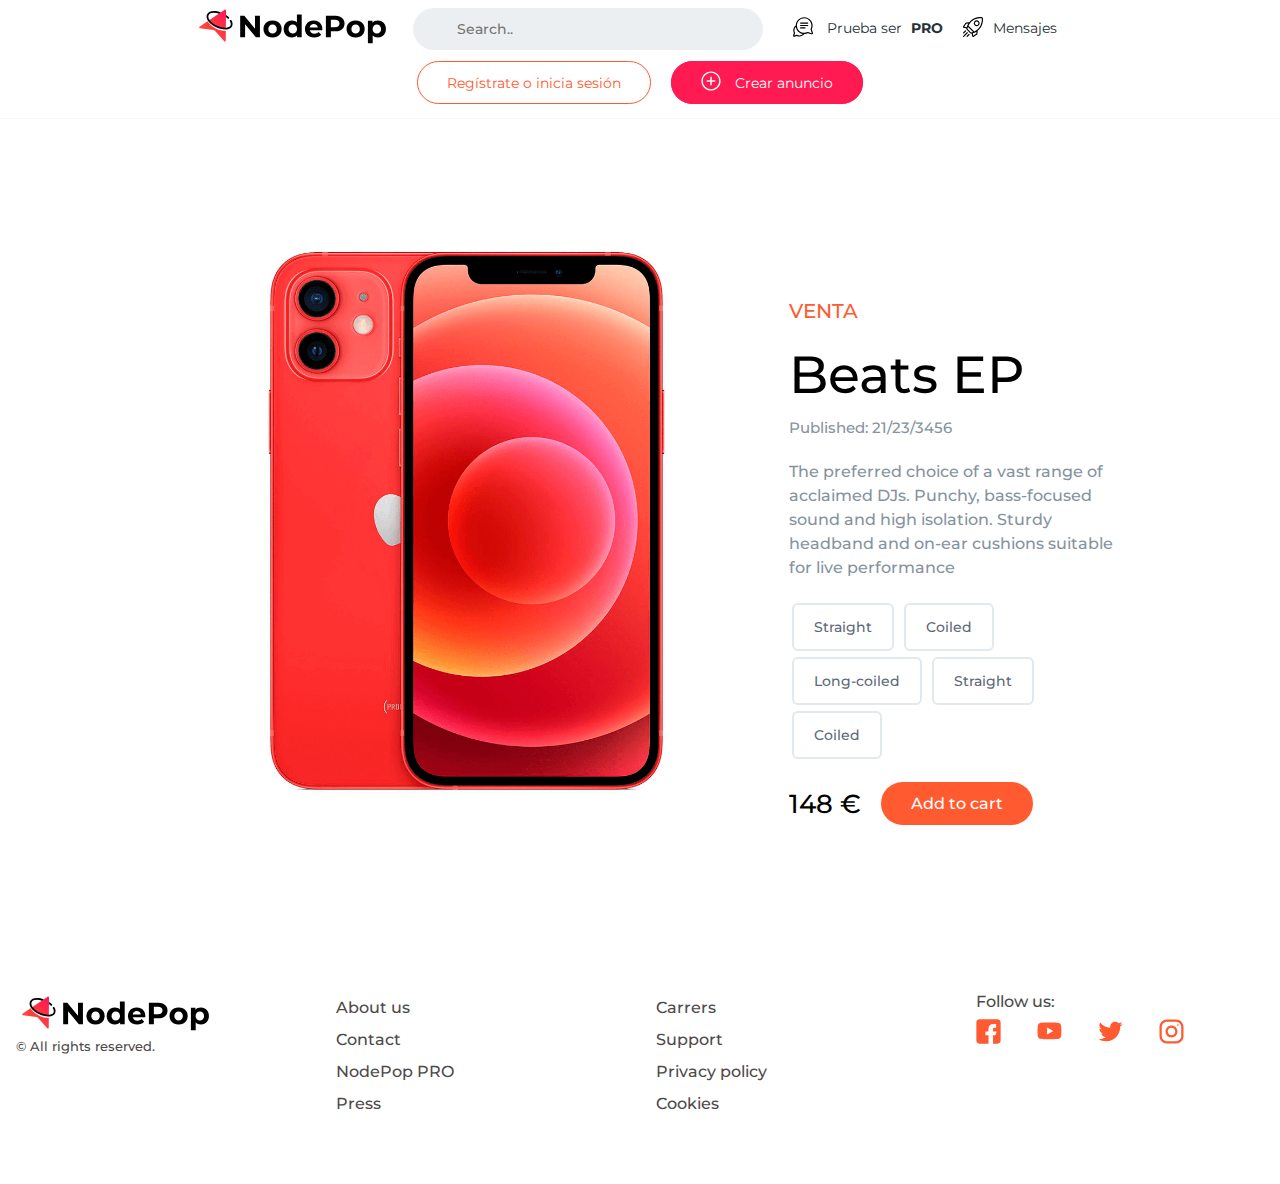
==== detail.html @ 2e141efb "inicitial page layouts" ====
<!DOCTYPE html>
<html lang="es">

<head>
    <meta charset="UTF-8">
    <meta http-equiv="X-UA-Compatible" content="IE=edge">
    <meta name="viewport" content="width=device-width, initial-scale=1.0">
    <link  rel="icon" href="./resources/images/icons/favicon.png" type="image/png" />
    <title>Nodepop España | Encuentra lo que necesitas.</title>

    <!-- Import css -->
    <link rel="stylesheet" href="./styles/styles.css">
    <link rel="stylesheet" href="./styles/details.css">
</head>

<body>

    <!--Start Navigation-->
    <nav class="navigation">

        <div class="container">

            <ul class="navigation-list">

                <li class="brand-container">
                    <a href="#" class="brand">
                        <img class="brand-img" src="./resources/svg/brand.svg" alt="brand">
                    </a>
                </li>

                <li class="search-container">
                    <form action="/action_page.php">
                        <input type="text" placeholder="Search.." name="search">
                        <button type="submit">Submit</button>
                    </form>
                </li>

                <li class="navigation-options-container">
                    <div>
                        <a href="#" class="pro">
                            <img class="navigation-icon-svg" src="./resources/svg/conversacion.svg">
                            Prueba ser <span>PRO</span>
                        </a>
                    </div>
                    <div>
                        <a href="#">
                            <img class="navigation-icon-svg"
                                src="./resources/svg/shuttle.svg">Mensajes
                        </a>
                    </div>
                </li>

                <li class="navigation-buttons">
                    <div>
                        <a href="index.html" class="button login-button">Regístrate o
                            inicia sesión</a>
                    </div>
                    <div>
                        <a href="index.html" class="button load-product-button"><img
                                class="navigation-icon-svg" src="./resources/svg/add.svg"> Crear
                            anuncio</a>
                    </div>
                </li>
            </ul>

        </div>
    </nav>
    <!--End Navigation-->


    <!--Start Main-->
    <main class="main">

        <section class="container flex">

            <!-- Start left-column -->
            <div class="left-column">
                <img src="./resources/images/advertisements/iphone.png" alt="">
            </div>
            <!-- End left-column -->

            <!-- Start right-column -->
            <div class="right-column">

                <!-- Start description-->
                <div class="description">
                    <p class="type">Venta</p>
                    <h1>Beats EP</h1>
                    <p class="date-published">Published: 21/23/3456</p>
                    <p>The preferred choice of a vast range of acclaimed DJs. Punchy, bass-focused
                        sound
                        and
                        high isolation. Sturdy headband and on-ear cushions suitable for live
                        performance
                    </p>
                </div>
                <!-- End description -->

                <!-- Start tags -->
                <div class="tags-container">
                    <button>Straight</button>
                    <button>Coiled</button>
                    <button>Long-coiled</button>
                    <button>Straight</button>
                    <button>Coiled</button>
                </div>
                <!-- End tags -->

                <!-- Start Pricing -->
                <div class="price">
                    <p>148 €</p>
                    <a href="#" class="cart-btn">Add to cart</a>
                </div>
                <!-- End Pricing -->

            </div>
            <!-- End right-column -->

        </section>
    </main>

    <!-- Start footer -->
    <footer class="footer">
        <div class="container">
            <div class="auto-grid">

                <section class="brand">
                    <a href="catalog.html" class="footer-brand"><img src="./resources/svg/brand.svg"
                            alt="Brand"></a>
                    <p class="brand-tagline">&copy; All rights reserved.</p>
                </section>

                <section class="links1">
                    <nav class="about-nav">
                        <ul>
                            <li><a href="404.html" class="active">About us</a></li>
                            <li><a href="404.html">Contact</a></li>
                            <li><a href="404.html">NodePop PRO</a></li>
                            <li><a href="404.html">Press</a></li>
                        </ul>
                    </nav>
                </section>

                <section class="links2">
                    <nav class="carrers-nav">
                        <ul>
                            <li><a href="404.html" class="active">Carrers</a></li>
                            <li><a href="404.html">Support</a></li>
                            <li><a href="404.html">Privacy policy</a></li>
                            <li><a href="404.html">Cookies</a></li>
                        </ul>
                    </nav>
                </section>

                <section>
                    <p>Follow us:</p>
                    <nav class="social-icons">
                        <ul>
                            <li><a href="https://www.facebook.com/keepcoding.training/"><img
                                        src="./resources/svg/icon-facebook.svg" alt=""></a></li>
                            <li><a href="https://www.youtube.com/channel/UCz-oGx94gqD1lICJQZGniLA"><img
                                        src="./resources/svg/icon-youtube.svg" alt=""></a></li>
                            <li><a href="https://twitter.com/intent/follow?screen_name=KeepCoding_"><img
                                        src="./resources/svg/icon-twitter.svg" alt=""></a></li>
                            <li><a href="https://www.instagram.com/keepcoding_es/?hl=es"><img
                                        src="./resources/svg/icon-instagram.svg" alt=""></a></li>
                        </ul>
                    </nav>
                </section>
            </div>
        </div>
    </footer>
    <!-- End footer -->

</body>

</html>
---- styles/styles.css ----
/*================================== General Styles ==================================*/

@import url("https://fonts.googleapis.com/css2?family=Montserrat:wght@200;400;500;700&display=swap");

@import url("./reset.css");
@import url("./nav.css");
@import url("./header.css");
@import url("./main.css");
@import url("./card.css");
@import url("./pagination.css");
@import url("./footer.css");

:root {
  --primary: #e50914;
  --hover: #537cec;
  --background: #141414;
  --gray: #8f8f8f;
  --blue: #0071eb;
  --green: #00eb7d;
  --border-radius-05: 0.5em;
}

* {
  font-family: "Montserrat", sans-serif;
  font-weight: 500;
}

/*================================== General Containers ==================================*/

body {
  min-height: 100vh;
}

.container {
  max-width: 100rem;
  margin-left: auto;
  margin-right: auto;
  padding: 0 1rem;
}

.auto-grid {
  --auto-grid-min-size: 16rem;
  display: grid;
  grid-template-columns: repeat(
    auto-fill,
    minmax(var(--auto-grid-min-size), 1fr)
  );
  grid-gap: 2rem;
}
---- styles/details.css ----
/*================================== Layout ==================================*/
.flex {
  display: flex;
  flex-direction: row;
  flex-wrap: wrap;
  max-width: 1024px;
}

.left-column {
  width: 65%;
  position: relative;
}

.right-column {
  width: 35%;
  margin-top: 100px;
}

/*================================== Image ==================================*/

.left-column img {
  width: 100%;
  /* position: absolute;
  left: 0;
  top: 0;
  opacity: 1; */
  transition: all 0.3s ease;
}

/*================================== Advertisement info ==================================*/
.product {
  border-bottom: 1px solid red;
  margin-bottom: 20px;
}
.right-column .description .type {
  font-size: 20px;
  color: #ff5a30;
  text-transform: uppercase;
  text-decoration: none;
}
.description h1 {
  font-size: 52px;
  margin-bottom: 10px;
}

.description .date-published {
  font-size: 15px;
}
.description p {
  font-size: 16px;
  color: #86939e;
  line-height: 24px;
  margin-bottom: 20px;
}

/*================================== Price ==================================*/
.price {
  display: flex;
  align-items: center;
}

.price p {
  font-size: 26px;
  margin-right: 20px;
}

/*================================== Tags ==================================*/
.tags-container {
  margin-bottom: 20px;
}

.tags-container button {
  border: 2px solid #e1e8ee;
  border-radius: 6px;
  padding: 13px 20px;
  font-size: 14px;
  color: #5e6977;
  background-color: #fff;
  cursor: pointer;
  transition: all 0.5s;
  margin: 3px;
}

.tags-container button:hover,
.tags-container button:active,
.tags-container button:focus {
  border: 2px solid #86939e;
  outline: none;
}

/*================================== Card button ==================================*/
.cart-btn {
  display: inline-block;
  background-color: #ff5a30;
  border-radius: 50px;
  font-size: 16px;
  color: #ffffff;
  text-decoration: none;
  padding: 12px 30px;
  transition: all 0.5s;
}
.cart-btn:hover {
  background-color: #ff1a52;
}

/*================================== Media Querys ==================================*/
@media (max-width: 940px) {
  .container {
    flex-direction: column;
    margin-top: 60px;
    width: 100%;
  }

  .left-column,
  .right-column {
    width: 300px;
  }
}
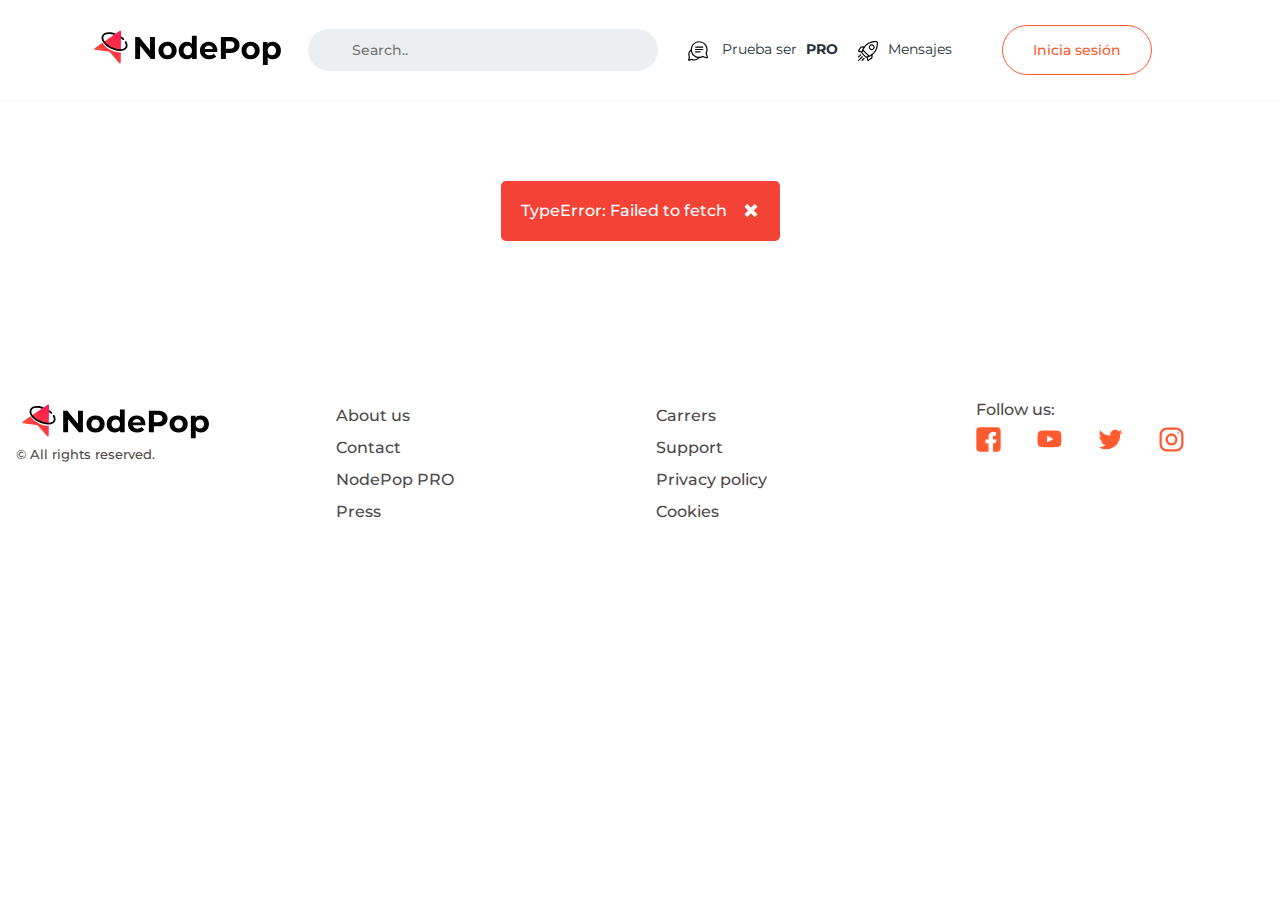
==== commit 778556ec: "refactoring modals" ====
--- a/detail.html
+++ b/detail.html
@@ -15,162 +15,40 @@
 
 <body>
 
-    <!--Start Navigation-->
-    <nav class="navigation">
-
-        <div class="container">
-
-            <ul class="navigation-list">
-
-                <li class="brand-container">
-                    <a href="#" class="brand">
-                        <img class="brand-img" src="./resources/svg/brand.svg" alt="brand">
-                    </a>
-                </li>
-
-                <li class="search-container">
-                    <form action="/action_page.php">
-                        <input type="text" placeholder="Search.." name="search">
-                        <button type="submit">Submit</button>
-                    </form>
-                </li>
-
-                <li class="navigation-options-container">
-                    <div>
-                        <a href="#" class="pro">
-                            <img class="navigation-icon-svg" src="./resources/svg/conversacion.svg">
-                            Prueba ser <span>PRO</span>
-                        </a>
-                    </div>
-                    <div>
-                        <a href="#">
-                            <img class="navigation-icon-svg"
-                                src="./resources/svg/shuttle.svg">Mensajes
-                        </a>
-                    </div>
-                </li>
-
-                <li class="navigation-buttons">
-                    <div>
-                        <a href="index.html" class="button login-button">Regístrate o
-                            inicia sesión</a>
-                    </div>
-                    <div>
-                        <a href="index.html" class="button load-product-button"><img
-                                class="navigation-icon-svg" src="./resources/svg/add.svg"> Crear
-                            anuncio</a>
-                    </div>
-                </li>
-            </ul>
-
-        </div>
-    </nav>
+    <!--------------------------------------------------------------------------------------------------------- 
+        Start navigation
+    ----------------------------------------------------------------------------------------------------------->
+    <nav class="navigation"></nav>
     <!--End Navigation-->
 
 
-    <!--Start Main-->
-    <main class="main">
-
-        <section class="container flex">
-
-            <!-- Start left-column -->
-            <div class="left-column">
-                <img src="./resources/images/advertisements/iphone.png" alt="">
-            </div>
-            <!-- End left-column -->
-
-            <!-- Start right-column -->
-            <div class="right-column">
-
-                <!-- Start description-->
-                <div class="description">
-                    <p class="type">Venta</p>
-                    <h1>Beats EP</h1>
-                    <p class="date-published">Published: 21/23/3456</p>
-                    <p>The preferred choice of a vast range of acclaimed DJs. Punchy, bass-focused
-                        sound
-                        and
-                        high isolation. Sturdy headband and on-ear cushions suitable for live
-                        performance
-                    </p>
-                </div>
-                <!-- End description -->
-
-                <!-- Start tags -->
-                <div class="tags-container">
-                    <button>Straight</button>
-                    <button>Coiled</button>
-                    <button>Long-coiled</button>
-                    <button>Straight</button>
-                    <button>Coiled</button>
-                </div>
-                <!-- End tags -->
-
-                <!-- Start Pricing -->
-                <div class="price">
-                    <p>148 €</p>
-                    <a href="#" class="cart-btn">Add to cart</a>
-                </div>
-                <!-- End Pricing -->
-
-            </div>
-            <!-- End right-column -->
-
-        </section>
+    <!--------------------------------------------------------------------------------------------------------- 
+        Start main
+    ----------------------------------------------------------------------------------------------------------->
+    <main class="main advertisement-detail-container">
+        <div class="wrapper">
+            <div class="loader-container"></div>
+            <div class="alert-message-container"></div>
+        </div>
     </main>
 
-    <!-- Start footer -->
-    <footer class="footer">
-        <div class="container">
-            <div class="auto-grid">
+    <!--------------------------------------------------------------------------------------------------------- 
+        Start footer
+    ----------------------------------------------------------------------------------------------------------->
+    <footer class="footer"></footer>
+    <!-- End footer -->
 
-                <section class="brand">
-                    <a href="catalog.html" class="footer-brand"><img src="./resources/svg/brand.svg"
-                            alt="Brand"></a>
-                    <p class="brand-tagline">&copy; All rights reserved.</p>
-                </section>
 
-                <section class="links1">
-                    <nav class="about-nav">
-                        <ul>
-                            <li><a href="404.html" class="active">About us</a></li>
-                            <li><a href="404.html">Contact</a></li>
-                            <li><a href="404.html">NodePop PRO</a></li>
-                            <li><a href="404.html">Press</a></li>
-                        </ul>
-                    </nav>
-                </section>
+    <!--------------------------------------------------------------------------------------------------------- 
+        JavaScript
+    ----------------------------------------------------------------------------------------------------------->
+    <script type="module" src="./js/navigation.js"></script>
+    <script type="module" src="./js/detail.js"></script>
+    <script type="module" src="./js/modalLogin.js"></script>
+    <script type="module" src="./js/modalSignup.js"></script>
+    <script type="module" src="./js/modalCreate.js"></script>
+    <script type="module" src="./js/footer.js"></script>
 
-                <section class="links2">
-                    <nav class="carrers-nav">
-                        <ul>
-                            <li><a href="404.html" class="active">Carrers</a></li>
-                            <li><a href="404.html">Support</a></li>
-                            <li><a href="404.html">Privacy policy</a></li>
-                            <li><a href="404.html">Cookies</a></li>
-                        </ul>
-                    </nav>
-                </section>
-
-                <section>
-                    <p>Follow us:</p>
-                    <nav class="social-icons">
-                        <ul>
-                            <li><a href="https://www.facebook.com/keepcoding.training/"><img
-                                        src="./resources/svg/icon-facebook.svg" alt=""></a></li>
-                            <li><a href="https://www.youtube.com/channel/UCz-oGx94gqD1lICJQZGniLA"><img
-                                        src="./resources/svg/icon-youtube.svg" alt=""></a></li>
-                            <li><a href="https://twitter.com/intent/follow?screen_name=KeepCoding_"><img
-                                        src="./resources/svg/icon-twitter.svg" alt=""></a></li>
-                            <li><a href="https://www.instagram.com/keepcoding_es/?hl=es"><img
-                                        src="./resources/svg/icon-instagram.svg" alt=""></a></li>
-                        </ul>
-                    </nav>
-                </section>
-            </div>
-        </div>
-    </footer>
-    <!-- End footer -->
 
 </body>
 
--- a/styles/styles.css
+++ b/styles/styles.css
@@ -5,8 +5,10 @@
 @import url("./reset.css");
 @import url("./nav.css");
 @import url("./header.css");
+@import url("./alerts.css");
 @import url("./main.css");
 @import url("./card.css");
+@import url("./loader.css");
 @import url("./pagination.css");
 @import url("./footer.css");
 
@@ -47,3 +49,13 @@
   );
   grid-gap: 2rem;
 }
+
+.no-select-text {
+  cursor: default;
+  -webkit-touch-callout: none; /* iOS Safari */
+  -webkit-user-select: none; /* Safari */
+  -khtml-user-select: none; /* Konqueror HTML */
+  -moz-user-select: none; /* Old versions of Firefox */
+  -ms-user-select: none; /* Internet Explorer/Edge */
+  user-select: none; /*Non-prefixed version, currently supported by Chrome, Edge, Opera and Firefox */
+}
--- a/styles/details.css
+++ b/styles/details.css
@@ -9,6 +9,9 @@
 .left-column {
   width: 65%;
   position: relative;
+  display: flex;
+  justify-content: center;
+  align-items: center;
 }
 
 .right-column {
@@ -19,15 +22,56 @@
 /*================================== Image ==================================*/
 
 .left-column img {
-  width: 100%;
-  /* position: absolute;
-  left: 0;
-  top: 0;
-  opacity: 1; */
+  width: auto;
+  height: 300px;
   transition: all 0.3s ease;
+  object-fit: cover;
 }
 
 /*================================== Advertisement info ==================================*/
+.buttons-header {
+  display: flex;
+  justify-content: flex-start;
+  align-items: center;
+  justify-content: flex-end;
+  margin-bottom: 30px;
+}
+
+.delete-button,
+.edit-button {
+  margin: 5px;
+  width: 50px;
+  height: 50px;
+  padding: 12px;
+  border-radius: 50px;
+  background-color: #fff;
+  cursor: pointer;
+  border: none;
+}
+
+.right-column .buttons-header .edit-button {
+  border: 2px solid rgb(83, 189, 110);
+}
+
+.right-column .buttons-header .delete-button {
+  border: 2px solid rgb(175, 67, 67);
+}
+
+.back-button {
+  margin-right: auto;
+  display: flex;
+  justify-content: flex-start;
+  align-items: center;
+  border: none;
+  background-color: #fff;
+  cursor: pointer;
+}
+
+.back-button img {
+  width: 50px;
+  margin-right: 20px;
+}
+
 .product {
   border-bottom: 1px solid red;
   margin-bottom: 20px;
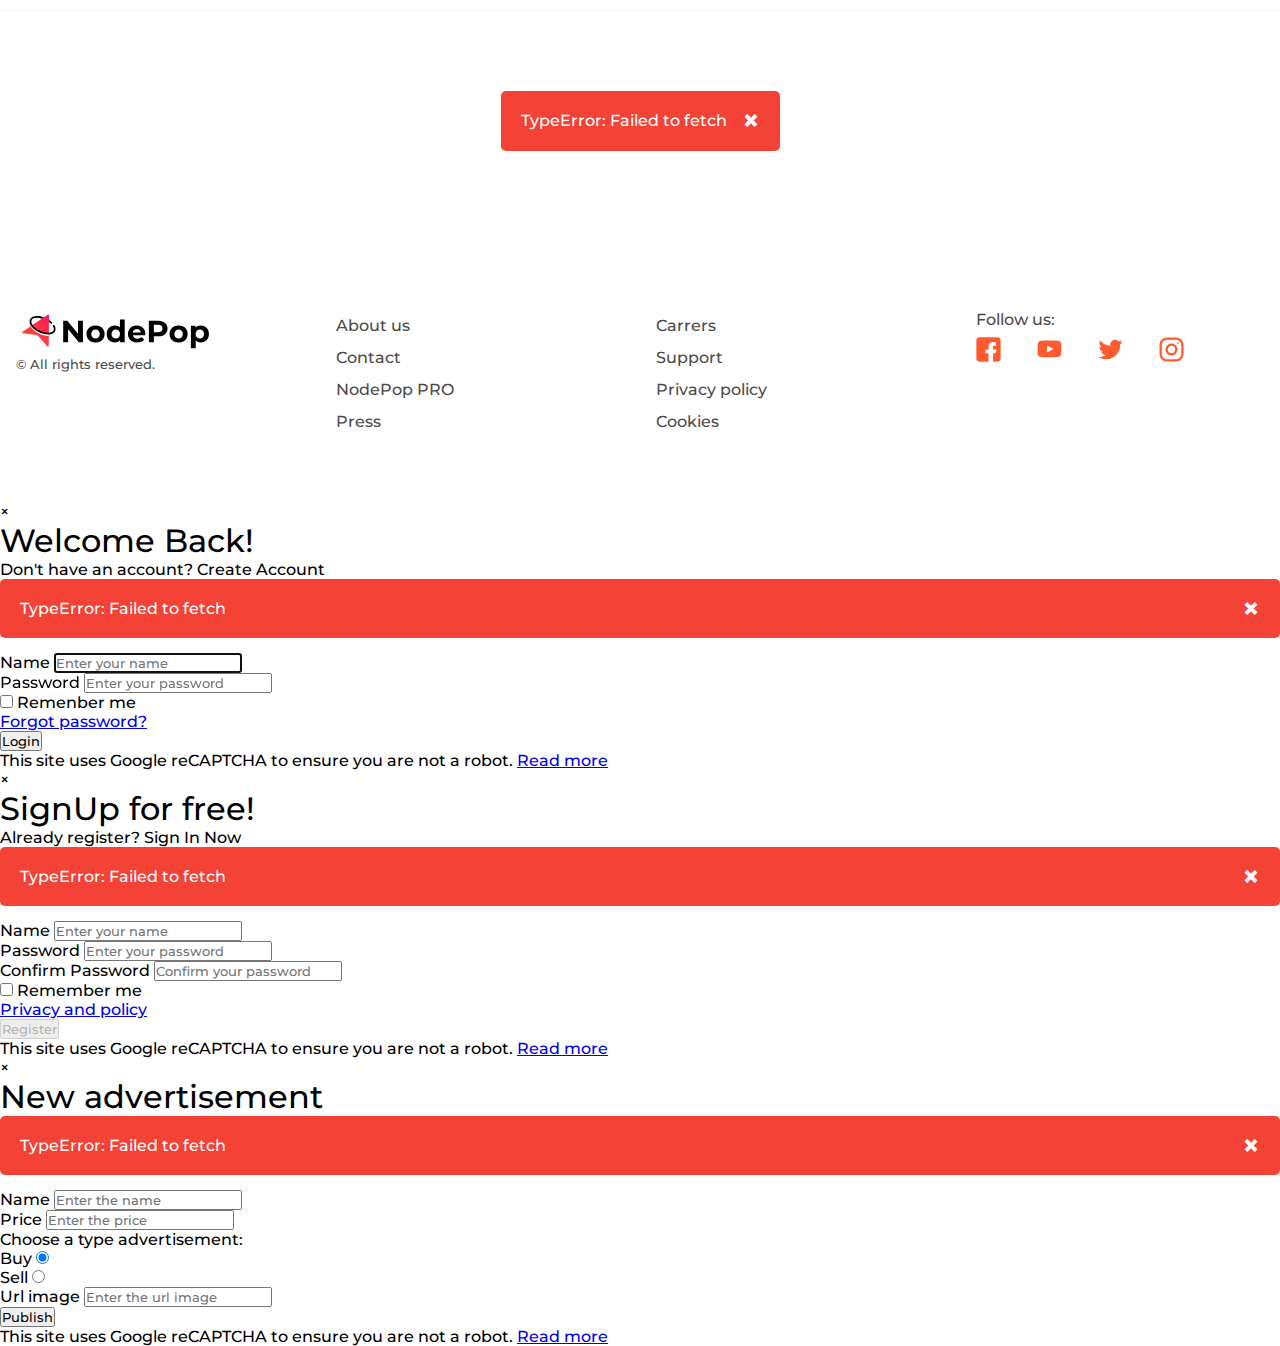
==== commit 8de27cd5: "correction of controllers for modals" ====
--- a/detail.html
+++ b/detail.html
@@ -15,16 +15,10 @@
 
 <body>
 
-    <!--------------------------------------------------------------------------------------------------------- 
-        Start navigation
-    ----------------------------------------------------------------------------------------------------------->
+    <!-- Start navigation -->
     <nav class="navigation"></nav>
-    <!--End Navigation-->
 
-
-    <!--------------------------------------------------------------------------------------------------------- 
-        Start main
-    ----------------------------------------------------------------------------------------------------------->
+    <!-- Start main -->
     <main class="main advertisement-detail-container">
         <div class="wrapper">
             <div class="loader-container"></div>
@@ -32,16 +26,17 @@
         </div>
     </main>
 
-    <!--------------------------------------------------------------------------------------------------------- 
-        Start footer
-    ----------------------------------------------------------------------------------------------------------->
+
+    <!-- Start footer -->
     <footer class="footer"></footer>
-    <!-- End footer -->
+
+    <!-- Start login modal -->
+    <div id="modal-container-login"></div>
+    <div id="modal-container-signup"></div>
+    <div id="modal-container-create"></div>
 
 
-    <!--------------------------------------------------------------------------------------------------------- 
-        JavaScript
-    ----------------------------------------------------------------------------------------------------------->
+    <!-- JavaScript -->
     <script type="module" src="./js/navigation.js"></script>
     <script type="module" src="./js/detail.js"></script>
     <script type="module" src="./js/modalLogin.js"></script>
